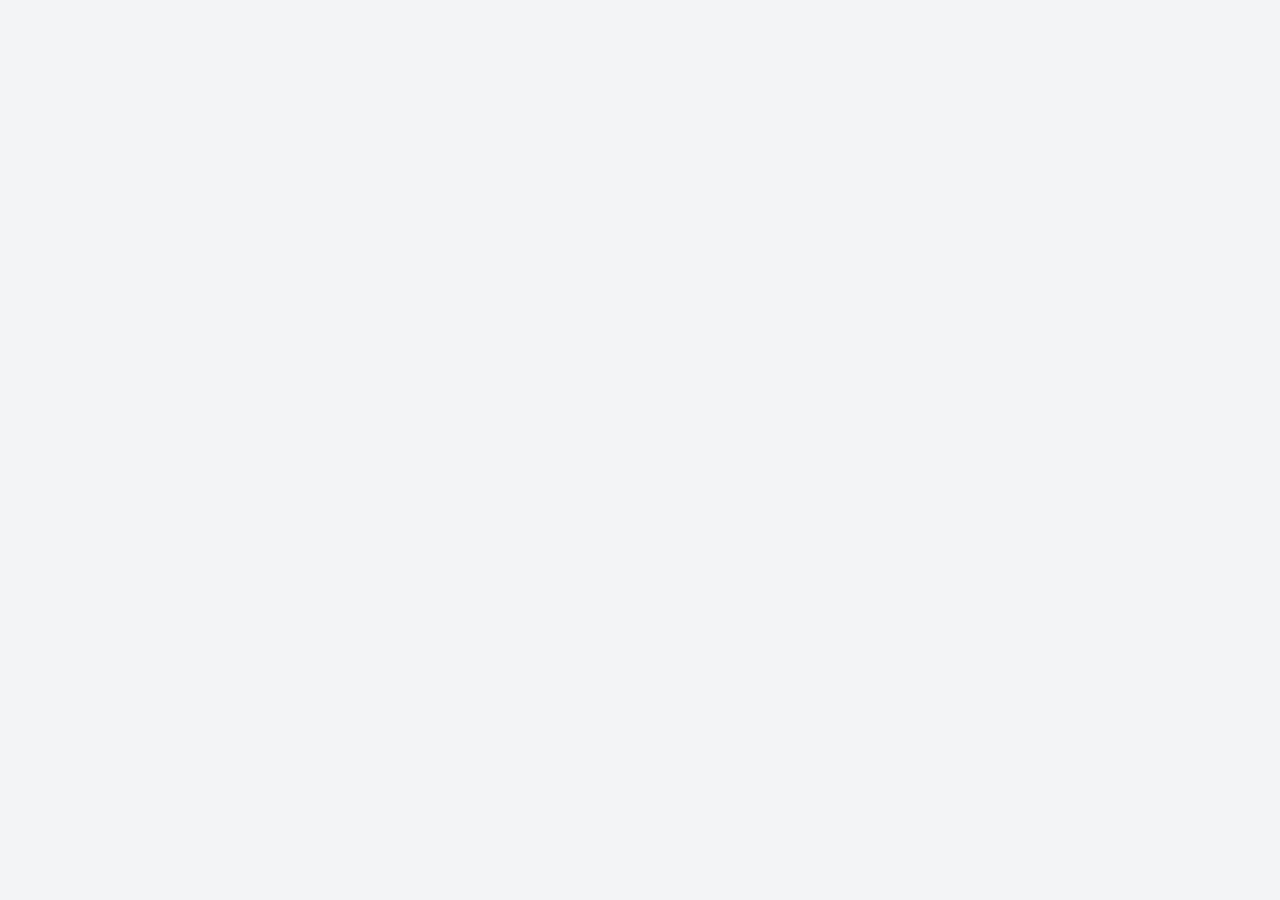
==== chamber/index.html @ a1e6cbd8 "few more updates" ====
<!DOCTYPE html>
<html lang="en">
<head>
    <meta charset="UTF-8">
    <meta name="viewport" content="width=device-width, initial-scale=1.0">

    <title>Hyderabad Chamber of Commerce | Index Home Page</title>

    <meta name="description" content="Browse the Hyderabad Chamber of Commerce directory to connect with local businesses, organizations, and community leaders.">
    <meta name="author" content="John Sathya Arava">

    <meta property="og:title" content="Hyderabad Chamber of Commerce — Index Home Page">
    <meta property="og:description" content="Browse the Hyderabad Chamber of Commerce directory to connect with local businesses, organizations, and community leaders.">
    <meta property="og:image" content="https://john1530.github.io/wdd231/chamber/images/social-share.png">
    <meta property="og:url" content="https://john1530.github.io/wdd231/chamber/index.html">
    <meta property="og:type" content="website"/>

    <link href="images/favicon.svg" rel="icon" type="image/svg+xml">

    <link href="https://fonts.googleapis.com" rel="preconnect">
    <link crossorigin="" href="https://fonts.gstatic.com" rel="preconnect">
    <link href="https://fonts.googleapis.com/css2?family=Fraunces:opsz,wght@9..144,500;9..144,700&amp;family=Inter:wght@400;500;600;700&amp;family=JetBrains+Mono:wght@400;500&amp;display=swap" rel="stylesheet">

    <link href="styles/small.css" rel="stylesheet">
    <link href="styles/larger.css" rel="stylesheet">

    <script defer="" src="scripts/common.js"></script>
    <script defer="" src="scripts/directory.js"></script>
    <script defer="" src="scripts/index.js"></script>
    <script defer="" src="scripts/date.js"></script>
</head>
<body>
    
</body>
</html>
---- chamber/styles/small.css ----
/* =========================================================
   Hyderabad Chamber of Commerce
   Mobile-first stylesheet
   ========================================================= */

:root {
  --primary: #1f2937;
  --secondary: #374151;
  --accent: #1e3a8a;
  --gold: #c89b3c;
  --background: #f3f4f6;
  --surface: #ffffff;
  --text: #111827;
  --text-light: #374151;
  --border: #d1d5db;
  --success: #166534;
  --warning: #b45309;
  --light-blue: #bfdbfe;
  --soft-blue: #dbeafe;
  --footer-text: #e5e7eb;
  --icon-border: #9ca3af;
  --font-heading: "Fraunces", Georgia, serif;
  --font-body: "Inter", Arial, sans-serif;
  --font-mono: "JetBrains Mono", monospace;
  --max-width: 1100px;
  --radius: 12px;
  --shadow: 0 6px 18px rgb(0 0 0 / 8%);
}

*,
*::before,
*::after {
  box-sizing: border-box;
}

html {
  scroll-behavior: smooth;
}

body,
h1,
h2,
h3,
p,
ul {
  margin: 0;
}

ul {
  padding: 0;
  list-style: none;
}

img,
svg {
  display: block;
  max-width: 100%;
}

button,
input,
select,
textarea {
  font: inherit;
}

button {
  border: 0;
  cursor: pointer;
}

a {
  color: inherit;
  text-decoration: none;
}

body {
  background: var(--background);
  color: var(--text);
  font-family: var(--font-body);
  line-height: 1.5;
}

h1,
h2,
h3 {
  color: var(--primary);
  font-family: var(--font-heading);
  line-height: 1.15;
}

a:hover,
a:focus {
  text-decoration: underline;
}

a:focus-visible,
button:focus-visible {
  outline: 3px solid var(--warning);
  outline-offset: 3px;
}

/* Header */

.site-header {
  position: sticky;
  top: 0;
  z-index: 100;
  padding: 0.75rem 1rem;
  background: var(--primary);
  box-shadow: 0 2px 10px rgb(0 0 0 / 14%);
}

.site-header__inner {
  display: flex;
  align-items: center;
  justify-content: space-between;
  gap: 1rem;
  max-width: var(--max-width);
  margin: 0 auto;
}

.brand {
  display: flex;
  align-items: center;
  gap: 0.65rem;
}

.brand:hover {
  text-decoration: none;
}

.brand__mark {
  width:42px;
  height:42px;
}

.brand__text {
  display: flex;
  flex-direction: column;
  line-height: 1.1;
}

.brand__name {
  color: var(--surface);
  font-family: var(--font-heading);
  font-size: 1.05rem;
  white-space: nowrap;
}

.brand__tag {
  color: var(--soft-blue);
  font-size: 0.68rem;
  letter-spacing: 0.08em;
  text-transform: uppercase;
}

/* Mobile navigation */

.nav-toggle {
  display: flex;
  flex-direction: column;
  justify-content: center;
  gap: 5px;
  width: 42px;
  height: 42px;
  padding: 8px;
  border: 1px solid rgb(255 255 255 / 25%);
  border-radius: 8px;
  background: transparent;
}

.nav-toggle span {
  width: 100%;
  height: 2px;
  background: var(--surface);
  transition: transform 0.2s ease, opacity 0.2s ease;
}

.nav-toggle[aria-expanded="true"] span:first-child {
  transform: translateY(7px) rotate(45deg);
}

.nav-toggle[aria-expanded="true"] span:nth-child(2) {
  opacity: 0;
}

.nav-toggle[aria-expanded="true"] span:last-child {
  transform: translateY(-7px) rotate(-45deg);
}

.primary-nav {
  position: absolute;
  top: 100%;
  right: 0;
  left: 0;
  max-height: 0;
  overflow: hidden;
  background: var(--secondary);
  transition: max-height 0.25s ease;
}

.primary-nav.is-open {
  max-height: 320px;
}

.primary-nav ul {
  display: flex;
  flex-direction: column;
  padding: 0.5rem 1rem 1rem;
}

.primary-nav a {
  display: block;
  padding: 0.8rem 0.25rem;
  border-bottom: 1px solid rgb(255 255 255 / 14%);
  color: var(--surface);
}

.primary-nav a:hover,
.primary-nav a:focus,
.primary-nav a[aria-current="page"] {
  color: var(--light-blue);
  text-decoration: none;
}

/* Banner */

.page-banner {
  padding: 2.5rem 1rem;
  background: var(--secondary);
  color: var(--surface);
}

.page-banner__inner {
  max-width: var(--max-width);
  margin: 0 auto;
  text-align: center;
}

.page-banner p {
  max-width: 55ch;
  margin: 0 auto;
  color: var(--footer-text);
}

/* Hero */

.hero {
  padding: 2.5rem 1rem;
  border-bottom: 1px solid var(--border);
  background: var(--surface);
  text-align: center;
}

.hero__inner {
  max-width: 800px;
  margin: 0 auto;
}

.hero h2 {
  margin-bottom: 0.75rem;
  font-size: 1.8rem;
}

.hero p {
  max-width: 60ch;
  margin: 0 auto;
  color: var(--text-light);
  line-height: 1.7;
}

/* Main */

main {
  max-width: var(--max-width);
  margin: 0 auto;
  padding: 1.5rem 1rem 3rem;
}

main > h1 {
  margin-bottom: 1.25rem;
  text-align: center;
  font-size: 2rem;
}

.directory-controls {
  display: flex;
  flex-wrap: wrap;
  align-items: center;
  justify-content: space-between;
  gap: 0.75rem;
  margin-bottom: 1.25rem;
}

.directory-controls__count {
  color: var(--text-light);
  font-family: var(--font-mono);
  font-size: 0.84rem;
}

/* View buttons */

.view-toggle {
  display: inline-flex;
  overflow: hidden;
  border: 1px solid var(--border);
  border-radius: 8px;
  background: var(--surface);
}

.view-toggle button {
  min-width: 74px;
  padding: 0.55rem 0.9rem;
  background: transparent;
  color: var(--text-light);
  font-size: 0.85rem;
  font-weight: 600;
}

.view-toggle button + button {
  border-left: 1px solid var(--border);
}

.view-toggle button[aria-pressed="true"] {
  background: var(--accent);
  color: var(--surface);
}

/* Member directory */

#member-list {
  display: grid;
  grid-template-columns: 1fr;
  gap: 1rem;
  min-height: 900px;
}

.member-card {
  display: flex;
  flex-direction: column;
  overflow: hidden;
  border: 1px solid var(--border);
  border-radius: var(--radius);
  background: var(--surface);
  box-shadow: var(--shadow);
  transition: transform 0.25s ease, box-shadow 0.25s ease;
}

.member-card:hover {
  transform: translateY(-4px);
  box-shadow: 0 10px 24px rgb(0 0 0 / 12%);
}

.member-card__image-wrap {
  width: 140px;
  height: 140px;
  margin: 1rem auto 0;
  overflow: hidden;
  border: 2px solid var(--accent);
  border-radius: var(--radius);
  background: var(--background);
}

.member-card__image-wrap img {
  width: 100%;
  height: 100%;
  object-fit: cover;
}

.member-card__body {
  display: flex;
  flex-direction: column;
  gap: 0.4rem;
  padding: 1rem 1.1rem 1.25rem;
  text-align: center;
}

.member-card__name {
  color: var(--primary);
  font-family: var(--font-heading);
  font-size: 1.2rem;
}

.member-card__tagline,
.member-card__meta {
  color: var(--text-light);
}

.member-card__tagline {
  font-size: 0.9rem;
}

.member-card__meta {
  font-family: var(--font-mono);
  font-size: 0.78rem;
  line-height: 1.6;
}

.member-card__link {
  margin-top: 0.45rem;
  color: var(--accent);
  font-weight: 700;
}

/* Badges */

.badge {
  display: inline-block;
  align-self: center;
  padding: 0.25rem 0.65rem;
  border-radius: 999px;
  color: var(--surface);
  font-size: 0.68rem;
  font-weight: 700;
  letter-spacing: 0.06em;
  text-transform: uppercase;
}

.badge--1 {
  background: var(--success);
}

.badge--2 {
  background: var(--secondary);
}

.badge--3 {
  background: var(--accent);
}

/* List view */

#member-list.view-list .member-card {
  flex-direction: row;
  align-items: center;
}

#member-list.view-list .member-card__image-wrap {
  display: none;
}

#member-list.view-list .member-card__body {
  align-items: flex-start;
  width: 100%;
  padding: 1rem 1.1rem;
  text-align: left;
}

#member-list.view-list .badge {
  align-self: flex-start;
}

.loading {
  padding: 2rem;
  color: var(--text-light);
  font-style: italic;
  text-align: center;
}

/* Footer */

.site-footer {
  padding: 2rem 1rem 1.5rem;
  background: var(--primary);
  color: var(--surface);
}

.site-footer__inner {
  display: grid;
  gap: 1.5rem;
  max-width: var(--max-width);
  margin: 0 auto;
}

.site-footer h2 {
  margin-bottom: 0.65rem;
  color: var(--surface);
  font-size: 1rem;
  letter-spacing: 0.06em;
  text-transform: uppercase;
}

.site-footer address,
.site-footer__meta {
  color: var(--footer-text);
}

.site-footer address {
  font-size: 0.9rem;
  font-style: normal;
  line-height: 1.7;
}

.site-footer a {
  color: var(--surface);
}

.site-footer a:hover,
.site-footer a:focus {
  color: var(--light-blue);
}

/* Social icons */

.social-links {
  display: flex;
  gap: 0.65rem;
}

.social-links a {
  display: inline-flex;
  align-items: center;
  justify-content: center;
  width: 42px;
  height: 42px;
  border: 1px solid var(--icon-border);
  border-radius: 50%;
  transition: background 0.2s ease, transform 0.2s ease;
}

.social-links a:hover {
  background: var(--accent);
  transform: translateY(-2px);
  text-decoration: none;
}

.social-links img {
  width: 22px;
  height: 22px;
}

.site-footer__meta {
  padding-top: 1rem;
  border-top: 1px solid rgb(255 255 255 / 18%);
  font-family: var(--font-mono);
  font-size: 0.75rem;
  line-height: 1.7;
}

@media (prefers-reduced-motion: reduce) {
  html {
    scroll-behavior: auto;
  }

  *,
  *::before,
  *::after {
    transition: none;
    animation: none;
  }
}
---- chamber/styles/larger.css ----
/* =========================================================
   Hyderabad Chamber of Commerce
   Larger viewport stylesheet
   ========================================================= */

@media (min-width: 640px) {
  .nav-toggle {
    display: none;
  }

  .primary-nav {
    position: static;
    inset: auto;
    max-height: none;
    overflow: visible;
    background: transparent;
  }

  .primary-nav ul {
    flex-direction: row;
    gap: 1.75rem;
    padding: 0;
  }

  .primary-nav a {
    padding: 0.4rem 0.1rem;
    border-bottom: 2px solid transparent;
  }

  .primary-nav a[aria-current="page"] {
    border-bottom-color: var(--gold);
  }

  main > h1 {
    font-size: 2.4rem;
  }

  #member-list {
    grid-template-columns: repeat(2, minmax(0, 1fr));
    min-height: 650px;
  }

  #member-list.view-list {
    grid-template-columns: 1fr;
  }

  .site-footer__inner {
    grid-template-columns: 1.2fr 1fr 1fr;
    align-items: start;
  }
}

@media (min-width: 900px) {
  .page-banner {
    padding: 3.5rem 1rem 4rem;
  }

  #member-list {
    grid-template-columns: repeat(3, minmax(0, 1fr));
    min-height: 500px;
  }
}
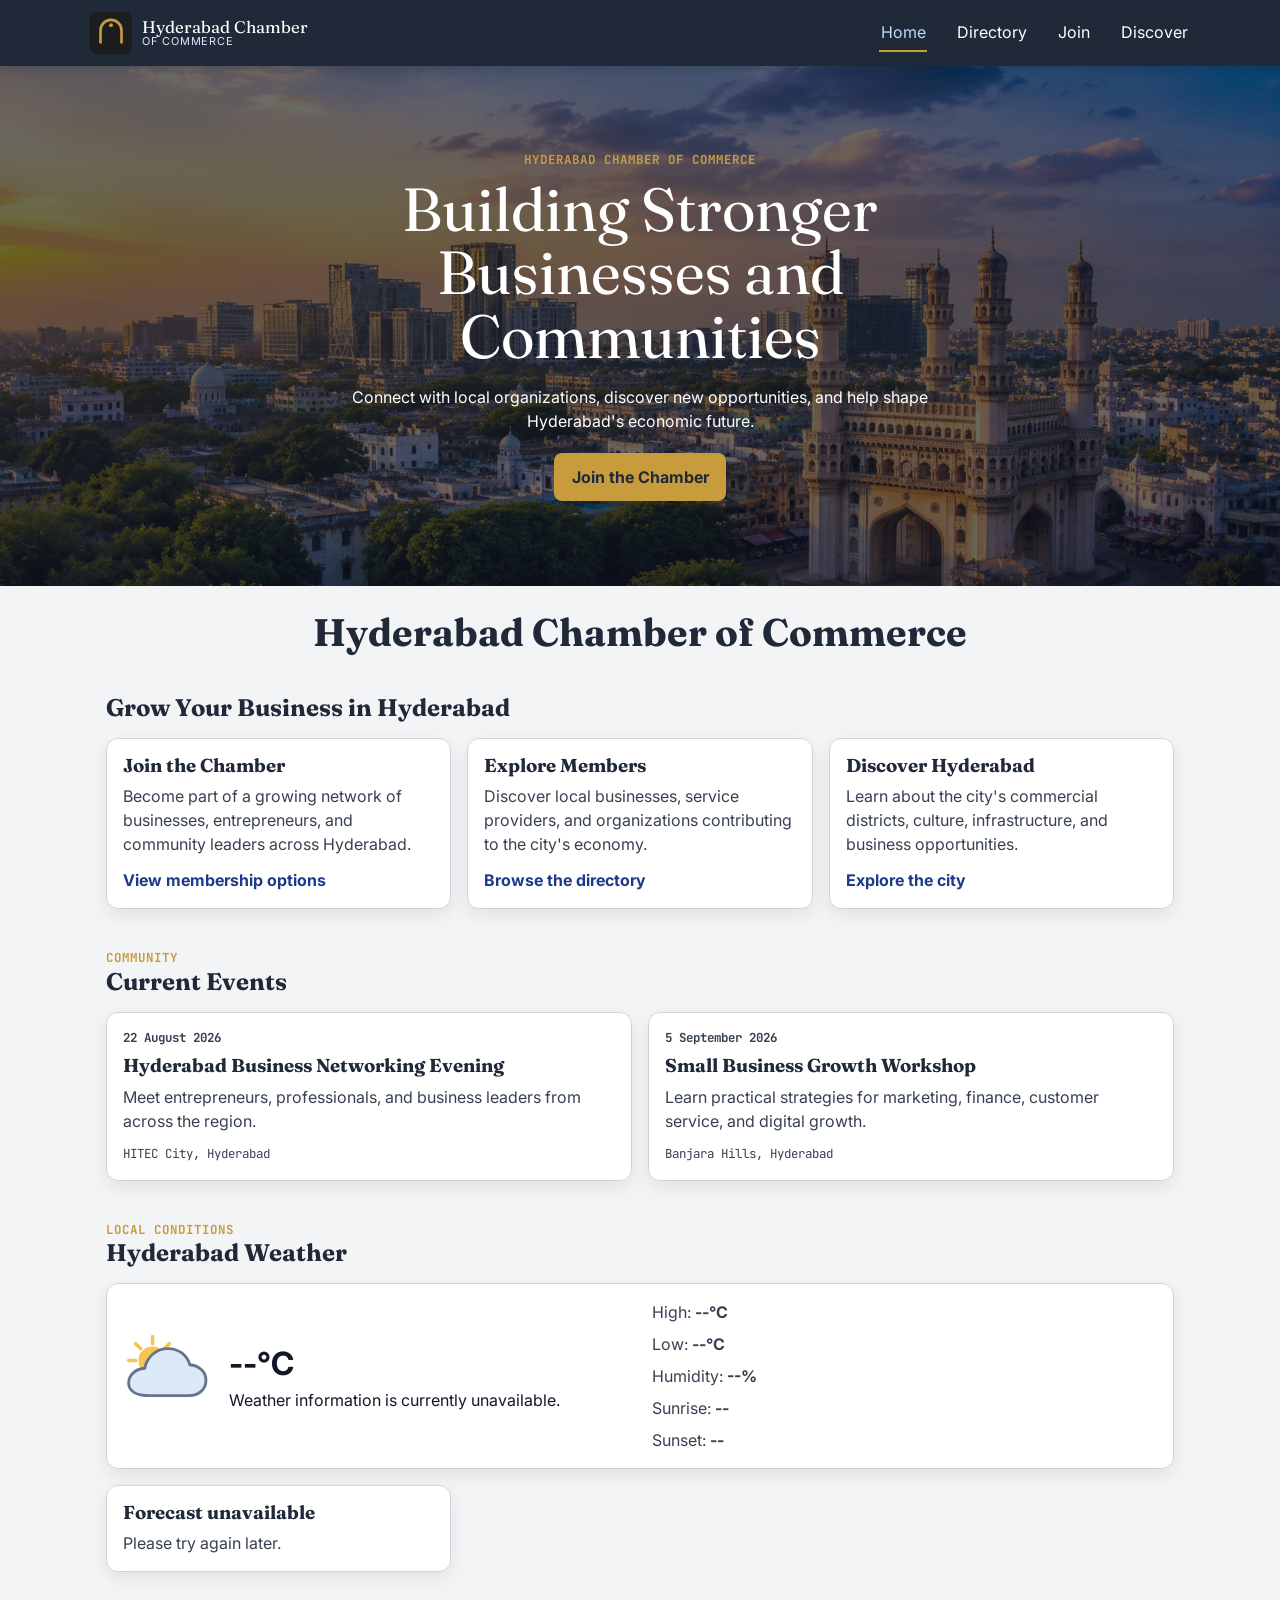
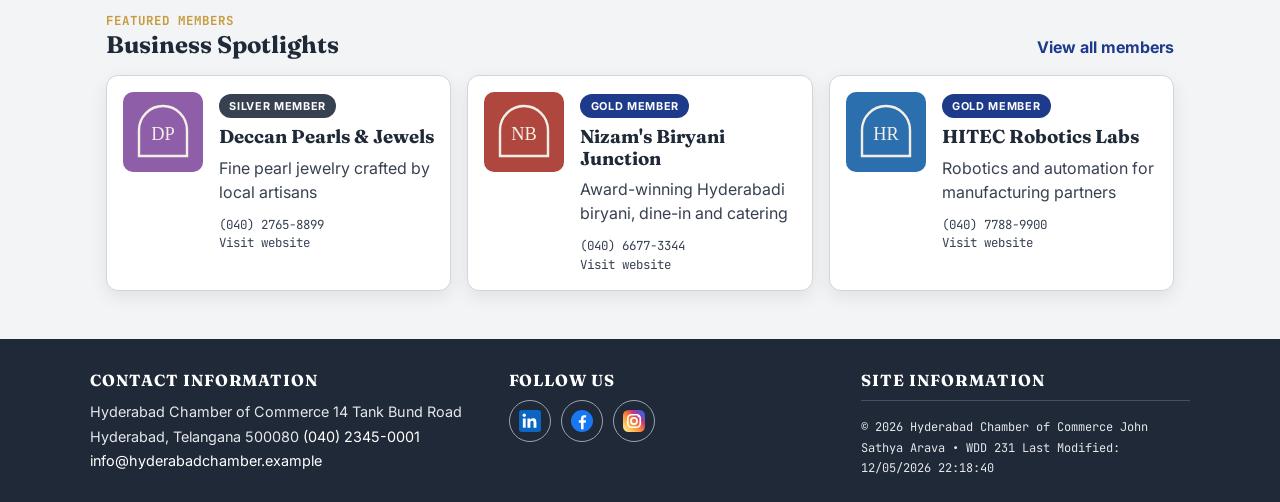
==== commit 6e409dc6: "done" ====
--- a/chamber/index.html
+++ b/chamber/index.html
@@ -13,7 +13,7 @@
     <meta property="og:description" content="Browse the Hyderabad Chamber of Commerce directory to connect with local businesses, organizations, and community leaders.">
     <meta property="og:image" content="https://john1530.github.io/wdd231/chamber/images/social-share.png">
     <meta property="og:url" content="https://john1530.github.io/wdd231/chamber/index.html">
-    <meta property="og:type" content="website"/>
+    <meta property="og:type" content="website">
 
     <link href="images/favicon.svg" rel="icon" type="image/svg+xml">
 
@@ -25,11 +25,337 @@
     <link href="styles/larger.css" rel="stylesheet">
 
     <script defer="" src="scripts/common.js"></script>
-    <script defer="" src="scripts/directory.js"></script>
     <script defer="" src="scripts/index.js"></script>
-    <script defer="" src="scripts/date.js"></script>
 </head>
 <body>
-    
+    <!-- Header -->
+    <header class="site-header">
+        <div class="site-header__inner">
+            <a class="brand" href="index.html" aria-label="Hyderabad Chamber of Commerce home">
+                <span class="brand__mark" aria-hidden="true">
+                    <svg viewBox="0 0 64 64" width="42" height="42" xmlns="http://www.w3.org/2000/svg">
+                        <rect width="64" height="64" rx="10" fill="#1B1D1F"></rect>
+                        <path d="M16 48V28A16 16 0 0 1 48 28V48" fill="none" stroke="#C89B3C" stroke-width="4"></path>
+                        <circle cx="32" cy="20" r="3" fill="#C89B3C"></circle>
+                    </svg>
+                </span>
+
+                <span class="brand__text">
+                    <span class="brand__name">Hyderabad Chamber</span>
+                    <span class="brand__tag">of Commerce</span>
+                </span>
+            </a>
+
+            <button
+                class="nav-toggle"
+                id="nav-toggle"
+                type="button"
+                aria-label="Toggle navigation menu"
+                aria-controls="primary-nav"
+                aria-expanded="false">
+
+                <span></span>
+                <span></span>
+                <span></span>
+            </button>
+
+            <nav
+                class="primary-nav"
+                id="primary-nav"
+                aria-label="Primary navigation">
+                <ul>
+                    <li>
+                        <a href="index.html" aria-current="page">Home</a>
+                    </li>
+
+                    <li>
+                        <a href="directory.html">Directory</a>
+                    </li>
+
+                    <li>
+                        <a href="join.html">Join</a>
+                    </li>
+
+                    <li>
+                        <a href="discover.html">Discover</a>
+                    </li>
+                </ul>
+            </nav>
+        </div>
+    </header>
+
+    <!-- Hero -->
+    <div class="home-hero">
+        <img src="images/hyderabad-hero.png" alt="Hyderabad city skyline and business district" width="1600" height="700">
+
+        <div class="home-hero__overlay">
+            <div class="home-hero__content">
+                <p class="home-hero__eyebrow">
+                    Hyderabad Chamber of Commerce
+                </p>
+
+                <p class="home-hero__heading">
+                    Building Stronger Businesses and Communities
+                </p>
+
+                <p>
+                    Connect with local organizations, discover new opportunities,
+                    and help shape Hyderabad's economic future.
+                </p>
+
+                <a class="button button--primary" href="join.html">
+                Join the Chamber
+                </a>
+            </div>
+        </div>
+    </div>
+
+    <!-- Main -->
+    <main>
+        <h1>Hyderabad Chamber of Commerce</h1>
+
+        <!-- Calls to Action -->
+        <section class="home-actions" aria-labelledby="actions-heading">
+            <h2 id="actions-heading">Grow Your Business in Hyderabad</h2>
+
+            <div class="home-actions__grid">
+                <article class="home-action-card">
+                    <h3>Join the Chamber</h3>
+
+                    <p>
+                        Become part of a growing network of businesses, entrepreneurs,
+                        and community leaders across Hyderabad.
+                    </p>
+
+                    <a class="text-link" href="join.html">
+                        View membership options
+                    </a>
+                </article>
+
+                <article class="home-action-card">
+                    <h3>Explore Members</h3>
+
+                    <p>
+                        Discover local businesses, service providers, and organizations
+                        contributing to the city's economy.
+                    </p>
+
+                    <a class="text-link" href="directory.html">
+                        Browse the directory
+                    </a>
+                </article>
+
+                <article class="home-action-card">
+                    <h3>Discover Hyderabad</h3>
+
+                    <p>
+                        Learn about the city's commercial districts, culture,
+                        infrastructure, and business opportunities.
+                    </p>
+
+                    <a class="text-link" href="discover.html">
+                        Explore the city
+                    </a>
+                </article>
+            </div>
+        </section>
+
+        <!-- Current Events -->
+        <section class="home-section" aria-labelledby="events-heading">
+            <div class="section-heading">
+                <div>
+                    <p class="section-heading__label">Community</p>
+                    <h2 id="events-heading">Current Events</h2>
+                </div>
+            </div>
+
+            <div class="events-grid">
+                <article class="event-card">
+                    <p class="event-card__date">
+                        22 August 2026
+                    </p>
+
+                    <h3>Hyderabad Business Networking Evening</h3>
+
+                    <p>
+                        Meet entrepreneurs, professionals, and business leaders
+                        from across the region.
+                    </p>
+
+                    <p class="event-card__location">
+                        HITEC City, Hyderabad
+                    </p>
+                </article>
+
+                <article class="event-card">
+                    <p class="event-card__date">
+                        5 September 2026
+                    </p>
+
+                    <h3>Small Business Growth Workshop</h3>
+
+                    <p>
+                        Learn practical strategies for marketing, finance,
+                        customer service, and digital growth.
+                    </p>
+
+                    <p class="event-card__location">
+                        Banjara Hills, Hyderabad
+                    </p>
+                </article>
+            </div>
+        </section>
+
+        <!-- Weather -->
+        <section class="home-section" aria-labelledby="weather-heading">
+            <div class="section-heading">
+                <div>
+                    <p class="section-heading__label">Local Conditions</p>
+                    <h2 id="weather-heading">Hyderabad Weather</h2>
+                </div>
+            </div>
+
+            <div class="weather-card">
+                <div class="weather-card__current">
+                    <img id="weather-icon" src="images/weather-placeholder.svg" alt="Weather icon" width="90" height="90">
+
+                    <div>
+                        <p class="weather-card__temperature">
+                            <span id="current-temp">--</span>°C
+                        </p>
+
+                        <p id="weather-description">
+                            Loading current conditions...
+                        </p>
+                    </div>
+                </div>
+
+                <div class="weather-card__details">
+                    <p>
+                        High:
+                        <strong><span id="weather-high">--</span>°C</strong>
+                    </p>
+
+                    <p>
+                        Low:
+                        <strong><span id="weather-low">--</span>°C</strong>
+                    </p>
+
+                    <p>
+                        Humidity:
+                        <strong><span id="weather-humidity">--</span>%</strong>
+                    </p>
+
+                    <p>
+                        Sunrise:
+                        <strong id="sunrise-time">--</strong>
+                    </p>
+
+                    <p>
+                        Sunset:
+                        <strong id="sunset-time">--</strong>
+                    </p>
+                </div>
+            </div>
+
+            <div class="forecast-grid" id="forecast">
+                <article class="forecast-card">
+                    <h3>Tomorrow</h3>
+                    <p>Loading...</p>
+                </article>
+
+                <article class="forecast-card">
+                    <h3>Day Two</h3>
+                    <p>Loading...</p>
+                </article>
+
+                <article class="forecast-card">
+                    <h3>Day Three</h3>
+                    <p>Loading...</p>
+                </article>
+            </div>
+        </section>
+
+        <!-- Member Spotlights -->
+        <section class="home-section" aria-labelledby="spotlights-heading">
+            <div class="section-heading">
+                <div>
+                    <p class="section-heading__label">Featured Members</p>
+                    <h2 id="spotlights-heading">Business Spotlights</h2>
+                </div>
+
+                <a class="text-link" href="directory.html">
+                    View all members
+                </a>
+            </div>
+
+            <div class="spotlight-grid" id="spotlight-list" aria-live="polite">
+                <article class="spotlight-card">
+                    <p>Loading featured businesses...</p>
+                </article>
+            </div>
+        </section>
+    </main>
+
+    <footer class="site-footer">
+    <div class="site-footer__inner">
+      <section>
+        <h2>Contact Information</h2>
+        <address>
+
+          Hyderabad Chamber of Commerce
+
+          14 Tank Bund Road
+
+          Hyderabad, Telangana 500080
+          <a href="tel:+914023450001" aria-label="Call Hyderabad Chamber of Commerce">
+            (040) 2345-0001
+          </a>
+          <a href="mailto:info@hyderabadchamber.example" aria-label="Email Hyderabad Chamber of Commerce">
+            info@hyderabadchamber.example
+          </a>
+        </address>
+      </section>
+      <section class="site-footer__social">
+        <h2>Follow Us</h2>
+
+        <ul class="social-links">
+          <li>
+            <a href="https://www.linkedin.com/in/john-sathya-arava-4390892a7/" target="_blank" rel="noopener noreferrer" aria-label="Visit LinkedIn profile">
+              <img src="images/linkedin.svg" alt="LinkedIn" width="40" height="40">
+            </a>
+          </li>
+
+          <li>
+            <a href="https://www.facebook.com/john.s.arava" target="_blank" rel="noopener noreferrer" aria-label="Visit Facebook profile">
+              <img src="images/facebook.svg" alt="Facebook" width="40" height="40">
+            </a>
+          </li>
+
+          <li>
+            <a href="https://www.instagram.com/silentmomentum1530/" target="_blank" rel="noopener noreferrer" aria-label="Visit Instagram profile">
+              <img src="images/instagram.svg" alt="Instagram" width="40" height="40">
+            </a>
+          </li>
+        </ul>
+      </section>
+      <section>
+        <h2>Site Information</h2>
+        <p class="site-footer__meta">
+
+          ©
+          <span id="current-year"></span>
+
+          Hyderabad Chamber of Commerce
+
+          John Sathya Arava • WDD 231
+
+          Last Modified:
+
+          <span id="last-modified"></span>
+        </p>
+      </section>
+    </div>
+  </footer>
 </body>
 </html>
--- a/chamber/styles/small.css
+++ b/chamber/styles/small.css
@@ -131,8 +131,8 @@
 }
 
 .brand__mark {
-  width:42px;
-  height:42px;
+  width: 42px;
+  height: 42px;
 }
 
 .brand__text {
@@ -191,9 +191,7 @@
 
 .primary-nav {
   position: absolute;
-  top: 100%;
-  right: 0;
-  left: 0;
+  inset: 100% 0 auto;
   max-height: 0;
   overflow: hidden;
   background: var(--secondary);
@@ -224,12 +222,11 @@
   text-decoration: none;
 }
 
-/* Banner */
+/* Shared banner and content */
 
 .page-banner {
   padding: 2.5rem 1rem;
   background: var(--secondary);
-  color: var(--surface);
 }
 
 .page-banner__inner {
@@ -243,8 +240,6 @@
   margin: 0 auto;
   color: var(--footer-text);
 }
-
-/* Hero */
 
 .hero {
   padding: 2.5rem 1rem;
@@ -270,8 +265,6 @@
   line-height: 1.7;
 }
 
-/* Main */
-
 main {
   max-width: var(--max-width);
   margin: 0 auto;
@@ -283,6 +276,8 @@
   text-align: center;
   font-size: 2rem;
 }
+
+/* Directory controls */
 
 .directory-controls {
   display: flex;
@@ -298,8 +293,6 @@
   font-family: var(--font-mono);
   font-size: 0.84rem;
 }
-
-/* View buttons */
 
 .view-toggle {
   display: inline-flex;
@@ -456,6 +449,216 @@
   color: var(--text-light);
   font-style: italic;
   text-align: center;
+}
+
+/* Home page hero */
+
+.home-hero {
+  position: relative;
+  min-height: 420px;
+  overflow: hidden;
+  background: var(--secondary);
+}
+
+.home-hero > img {
+  width: 100%;
+  height: 420px;
+  object-fit: cover;
+}
+
+.home-hero__overlay {
+  position: absolute;
+  inset: 0;
+  display: grid;
+  place-items: center;
+  padding: 1.5rem;
+  background: rgb(17 24 39 / 62%);
+}
+
+.home-hero__content {
+  max-width: 760px;
+  color: var(--surface);
+  text-align: center;
+}
+
+.home-hero__eyebrow,
+.section-heading__label {
+  color: var(--gold);
+  font-family: var(--font-mono);
+  font-size: 0.78rem;
+  font-weight: 700;
+  letter-spacing: 0.08em;
+  text-transform: uppercase;
+}
+
+.home-hero__heading {
+  margin: 0.5rem 0 1rem;
+  color: var(--surface);
+  font-family: var(--font-heading);
+  font-size: clamp(2rem, 8vw, 3.8rem);
+  line-height: 1.05;
+}
+
+.home-hero__content > p:last-of-type {
+  max-width: 58ch;
+  margin: 0 auto 1.25rem;
+}
+
+.button,
+.text-link {
+  display: inline-block;
+  color: var(--accent);
+  font-weight: 700;
+}
+
+.button {
+  padding: 0.75rem 1.1rem;
+  border-radius: 8px;
+}
+
+.button--primary {
+  background: var(--gold);
+  color: var(--primary);
+}
+
+.button:hover,
+.button:focus,
+.text-link:hover,
+.text-link:focus {
+  text-decoration: none;
+}
+
+/* Home page cards and sections */
+
+.home-actions,
+.home-section {
+  margin-top: 2.5rem;
+}
+
+.home-actions > h2,
+.section-heading {
+  margin-bottom: 1rem;
+}
+
+.home-actions__grid,
+.events-grid,
+.forecast-grid,
+.spotlight-grid {
+  display: grid;
+  gap: 1rem;
+}
+
+.home-action-card,
+.event-card,
+.forecast-card,
+.spotlight-card,
+.weather-card {
+  border: 1px solid var(--border);
+  border-radius: var(--radius);
+  background: var(--surface);
+  box-shadow: var(--shadow);
+}
+
+.home-action-card,
+.event-card,
+.forecast-card,
+.spotlight-card {
+  padding: 1rem;
+}
+
+.home-action-card h3,
+.event-card h3,
+.forecast-card h3,
+.spotlight-card h3 {
+  margin-bottom: 0.5rem;
+}
+
+.home-action-card p,
+.event-card p,
+.forecast-card p,
+.spotlight-card p {
+  color: var(--text-light);
+}
+
+.home-action-card .text-link {
+  margin-top: 0.75rem;
+}
+
+.event-card__date,
+.event-card__location {
+  font-family: var(--font-mono);
+  font-size: 0.78rem;
+}
+
+.event-card__date {
+  margin-bottom: 0.5rem;
+  color: var(--accent);
+  font-weight: 700;
+}
+
+.event-card__location {
+  margin-top: 0.75rem;
+}
+
+.section-heading {
+  display: flex;
+  align-items: end;
+  justify-content: space-between;
+  gap: 1rem;
+}
+
+.weather-card {
+  padding: 1rem;
+}
+
+.weather-card__current {
+  display: flex;
+  align-items: center;
+  gap: 1rem;
+}
+
+.weather-card__current img {
+  flex: 0 0 90px;
+}
+
+.weather-card__temperature {
+  font-size: 2rem;
+  font-weight: 700;
+}
+
+.weather-card__details {
+  display: grid;
+  gap: 0.5rem;
+  margin-top: 1rem;
+  color: var(--text-light);
+}
+
+.forecast-grid {
+  margin-top: 1rem;
+}
+
+.spotlight-card {
+  display: flex;
+  align-items: flex-start;
+  gap: 1rem;
+}
+
+.spotlight-card > img {
+  width: 80px;
+  height: 80px;
+  border-radius: 10px;
+  object-fit: cover;
+}
+
+.spotlight-card .badge {
+  align-self: flex-start;
+  margin-bottom: 0.5rem;
+}
+
+.spotlight-card__meta {
+  margin-top: 0.75rem;
+  font-family: var(--font-mono);
+  font-size: 0.78rem;
 }
 
 /* Footer */
@@ -550,4 +753,3 @@
     animation: none;
   }
 }
-
--- a/chamber/styles/larger.css
+++ b/chamber/styles/larger.css
@@ -44,6 +44,27 @@
     grid-template-columns: 1fr;
   }
 
+  .home-actions__grid,
+  .events-grid,
+  .forecast-grid {
+    grid-template-columns: repeat(2, minmax(0, 1fr));
+  }
+
+  .weather-card {
+    display: grid;
+    grid-template-columns: 1fr 1fr;
+    align-items: center;
+    gap: 1.5rem;
+  }
+
+  .weather-card__details {
+    margin-top: 0;
+  }
+
+  .spotlight-grid {
+    grid-template-columns: repeat(2, minmax(0, 1fr));
+  }
+
   .site-footer__inner {
     grid-template-columns: 1.2fr 1fr 1fr;
     align-items: start;
@@ -59,4 +80,18 @@
     grid-template-columns: repeat(3, minmax(0, 1fr));
     min-height: 500px;
   }
+
+  .home-hero,
+  .home-hero > img {
+    height: 520px;
+  }
+
+  .home-actions__grid {
+    grid-template-columns: repeat(3, minmax(0, 1fr));
+  }
+
+  .forecast-grid,
+  .spotlight-grid {
+    grid-template-columns: repeat(3, minmax(0, 1fr));
+  }
 }
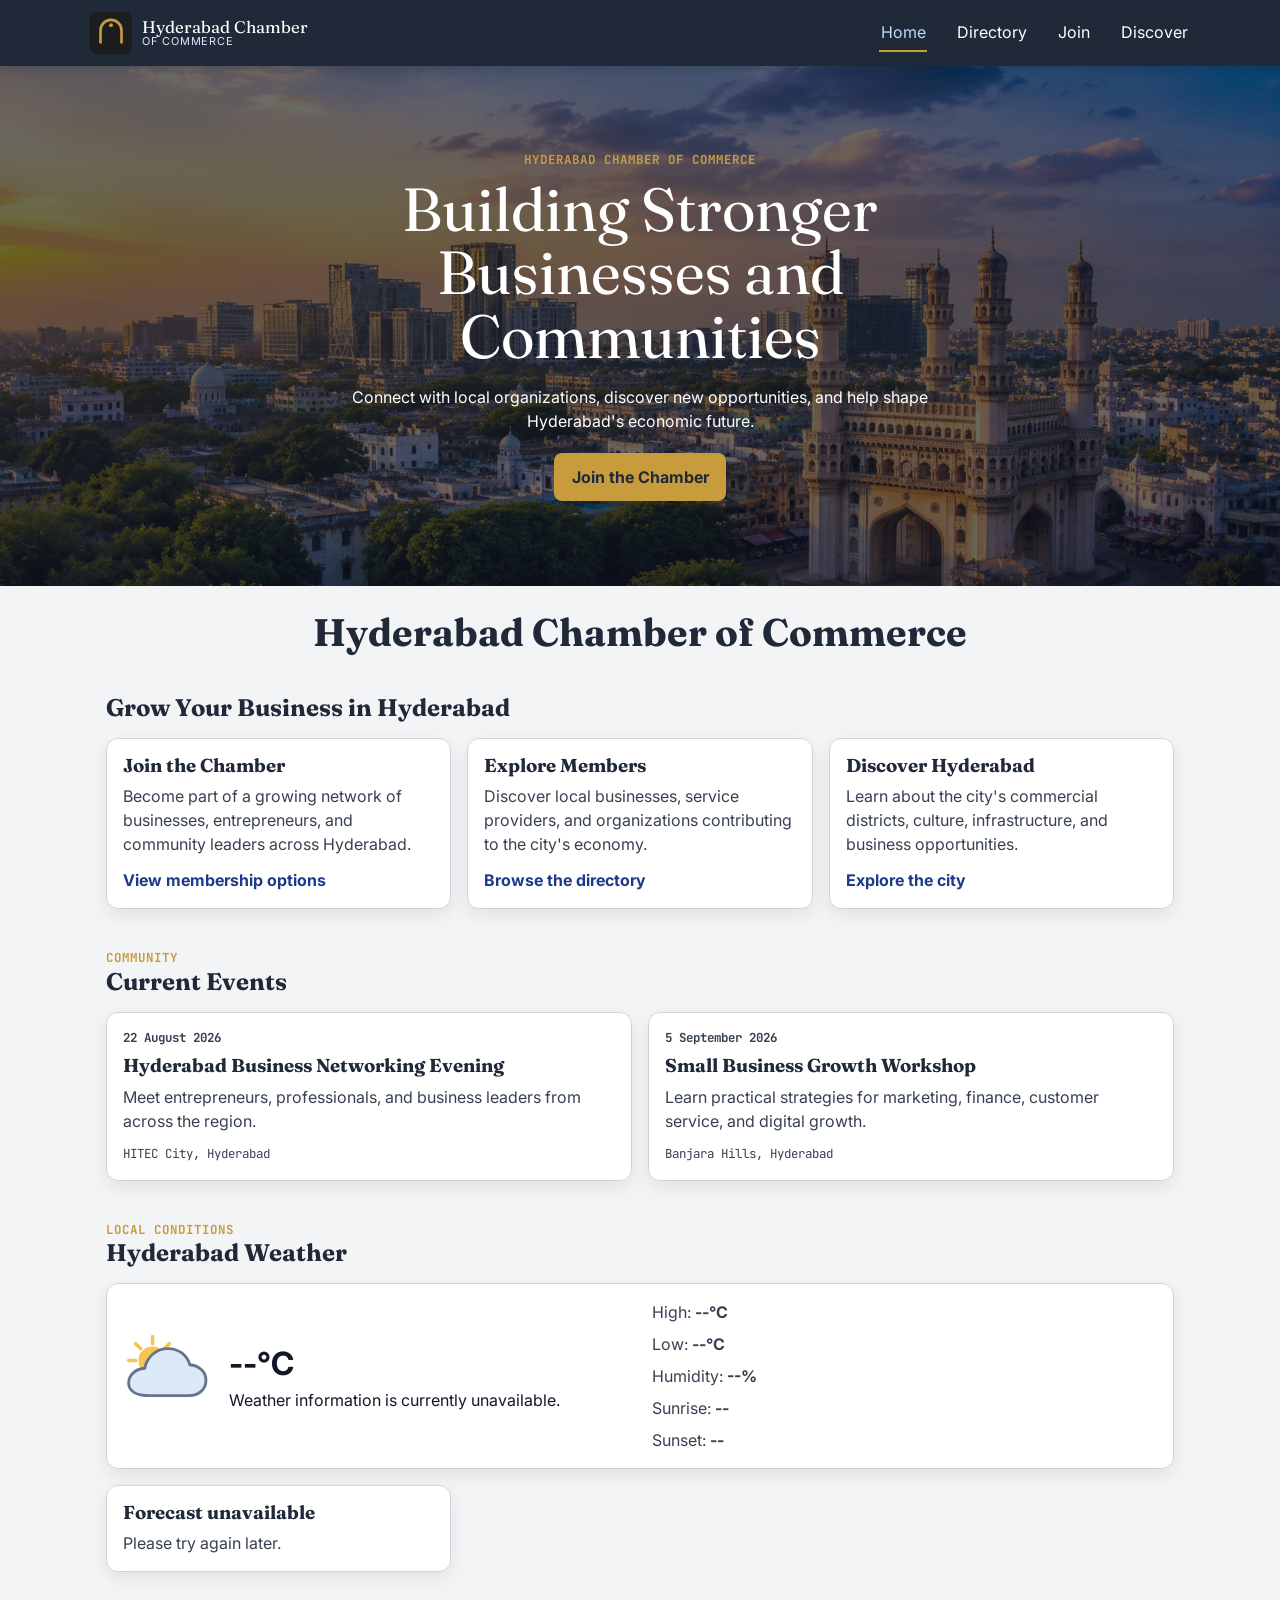
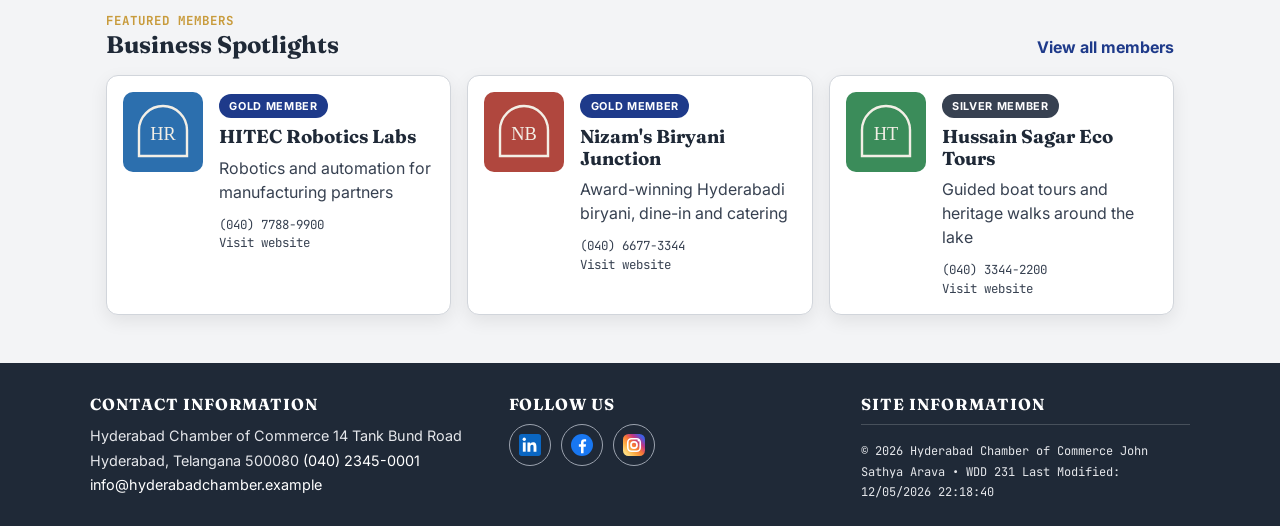
==== commit 098ee967: "updated my index" ====
--- a/chamber/index.html
+++ b/chamber/index.html
@@ -6,11 +6,11 @@
 
     <title>Hyderabad Chamber of Commerce | Index Home Page</title>
 
-    <meta name="description" content="Browse the Hyderabad Chamber of Commerce directory to connect with local businesses, organizations, and community leaders.">
+    <meta name="description" content="Connect with Hyderabad businesses, discover opportunities, grow your network, and support economic growth through the Chamber of Commerce.">
     <meta name="author" content="John Sathya Arava">
 
     <meta property="og:title" content="Hyderabad Chamber of Commerce — Index Home Page">
-    <meta property="og:description" content="Browse the Hyderabad Chamber of Commerce directory to connect with local businesses, organizations, and community leaders.">
+    <meta property="og:description" content="Connect with Hyderabad businesses, discover opportunities, grow your network, and support economic growth through the Chamber of Commerce.">
     <meta property="og:image" content="https://john1530.github.io/wdd231/chamber/images/social-share.png">
     <meta property="og:url" content="https://john1530.github.io/wdd231/chamber/index.html">
     <meta property="og:type" content="website">
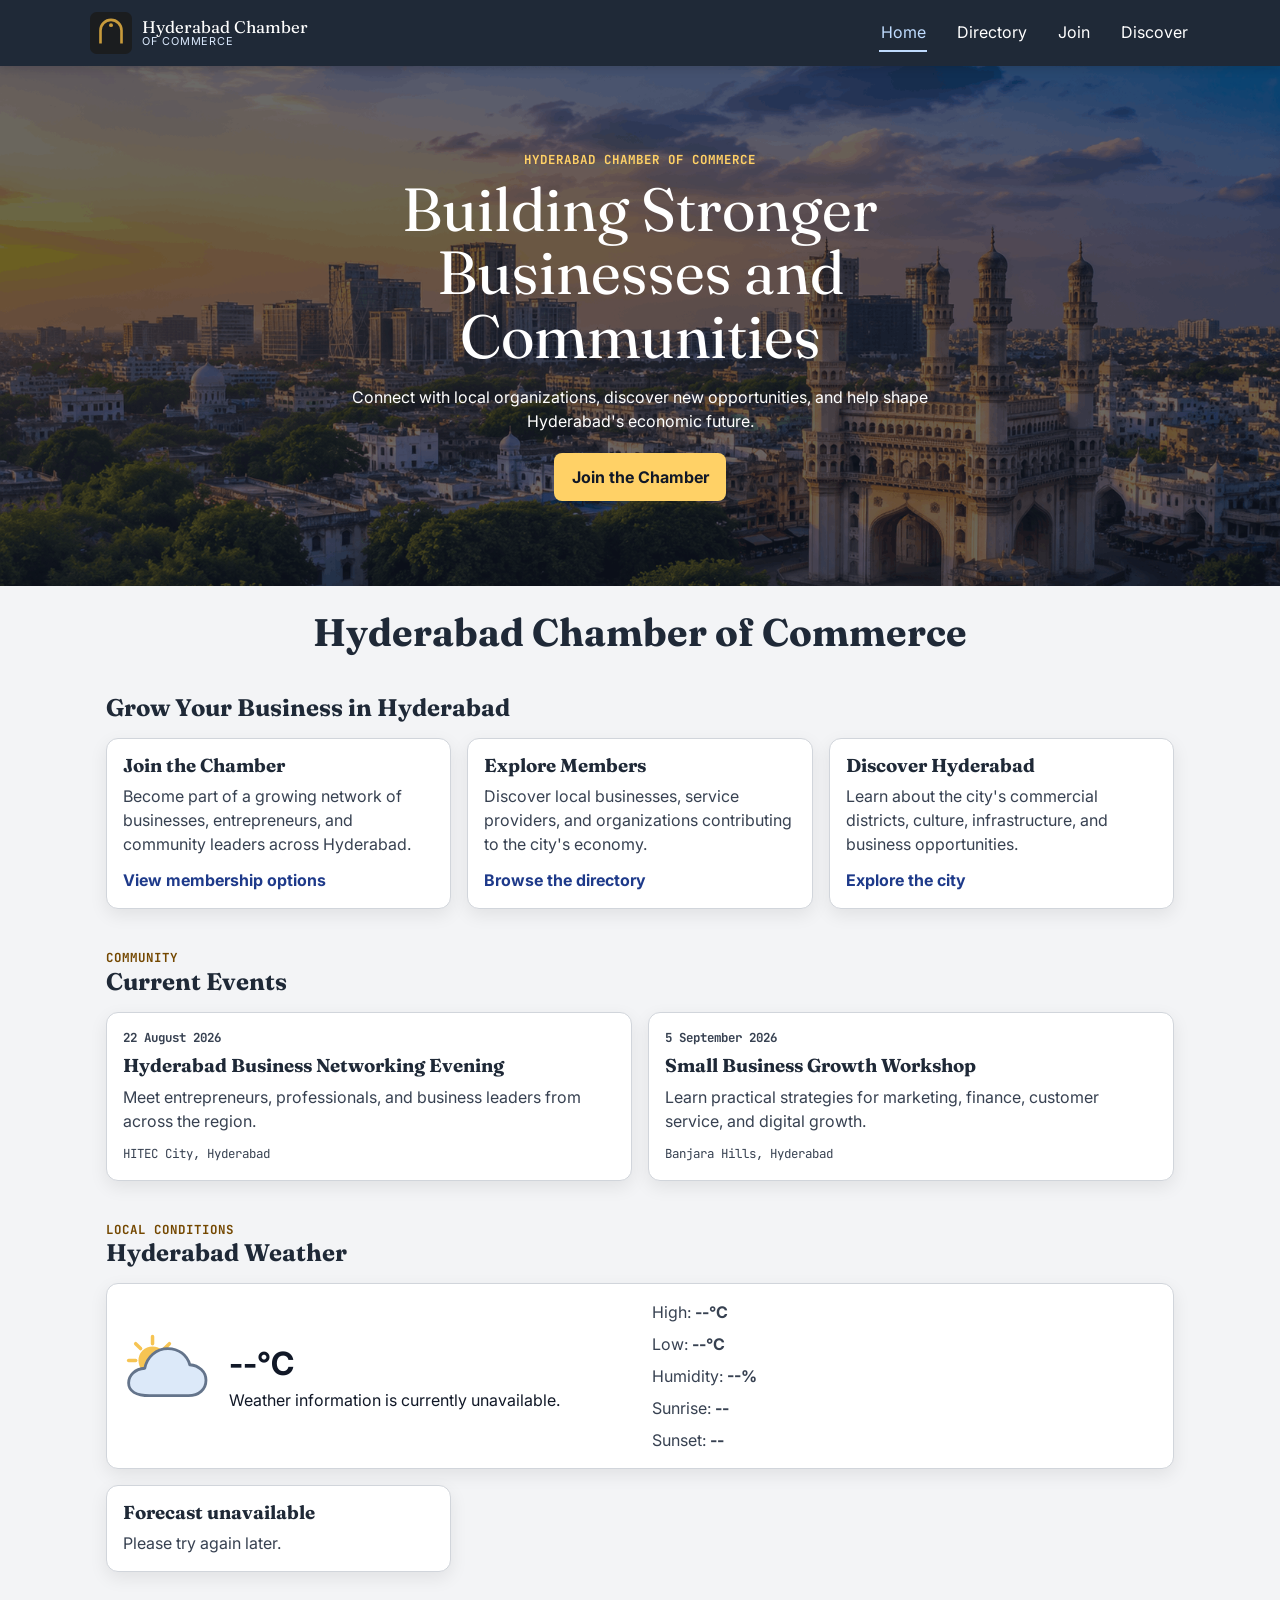
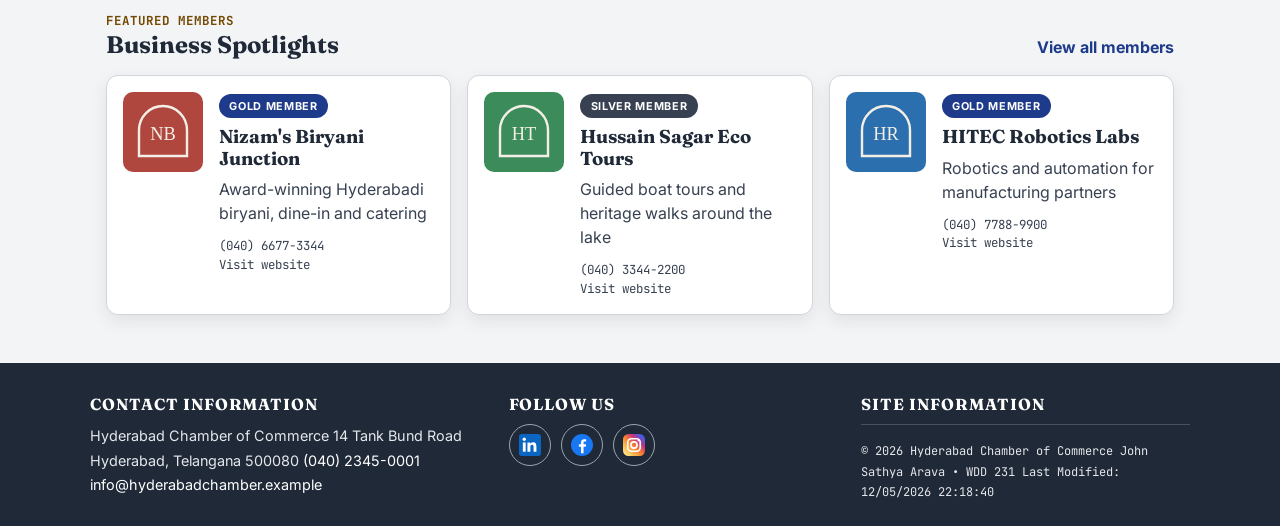
==== commit 4edebd47: "fixed a error" ====
--- a/chamber/index.html
+++ b/chamber/index.html
@@ -18,7 +18,7 @@
     <link href="images/favicon.svg" rel="icon" type="image/svg+xml">
 
     <link href="https://fonts.googleapis.com" rel="preconnect">
-    <link crossorigin="" href="https://fonts.gstatic.com" rel="preconnect">
+    <link href="https://fonts.gstatic.com" rel="preconnect">
     <link href="https://fonts.googleapis.com/css2?family=Fraunces:opsz,wght@9..144,500;9..144,700&amp;family=Inter:wght@400;500;600;700&amp;family=JetBrains+Mono:wght@400;500&amp;display=swap" rel="stylesheet">
 
     <link href="styles/small.css" rel="stylesheet">
--- a/chamber/styles/small.css
+++ b/chamber/styles/small.css
@@ -7,7 +7,6 @@
   --primary: #1f2937;
   --secondary: #374151;
   --accent: #1e3a8a;
-  --gold: #c89b3c;
   --background: #f3f4f6;
   --surface: #ffffff;
   --text: #111827;
@@ -277,25 +276,52 @@
   font-size: 2rem;
 }
 
+.directory-heading {
+  width: 100%;
+  max-width: 760px;
+  margin: 0 auto 1.25rem;
+  text-align: center;
+}
+
+.directory-heading h1 {
+  margin: 0 0 0.5rem;
+  font-size: 2rem;
+  text-align: center;
+}
+
+.directory-heading p {
+  max-width: 62ch;
+  margin: 0 auto;
+  color: var(--text-light);
+  line-height: 1.7;
+  text-align: center;
+}
+
 /* Directory controls */
 
 .directory-controls {
   display: flex;
-  flex-wrap: wrap;
   align-items: center;
   justify-content: space-between;
-  gap: 0.75rem;
+  gap: 1rem;
+  width: 100%;
   margin-bottom: 1.25rem;
 }
 
 .directory-controls__count {
+  margin: 0;
+  margin-right: auto;
   color: var(--text-light);
   font-family: var(--font-mono);
   font-size: 0.84rem;
+  text-align: left;
 }
 
 .view-toggle {
   display: inline-flex;
+  flex-shrink: 0;
+  width: 170px;
+  margin-left: auto;
   overflow: hidden;
   border: 1px solid var(--border);
   border-radius: 8px;
@@ -303,7 +329,8 @@
 }
 
 .view-toggle button {
-  min-width: 74px;
+  flex: 1;
+  min-width: 0;
   padding: 0.55rem 0.9rem;
   background: transparent;
   color: var(--text-light);
@@ -320,13 +347,29 @@
   color: var(--surface);
 }
 
+@media (max-width: 420px) {
+  .directory-controls {
+    flex-direction: column;
+    align-items: stretch;
+  }
+
+  .directory-controls__count {
+    margin-right: 0;
+    text-align: center;
+  }
+
+  .view-toggle {
+    width: 100%;
+    margin-left: 0;
+  }
+}
+
 /* Member directory */
 
 #member-list {
   display: grid;
   grid-template-columns: 1fr;
   gap: 1rem;
-  min-height: 900px;
 }
 
 .member-card {
@@ -424,9 +467,21 @@
 
 /* List view */
 
+#member-list.view-list {
+  gap: 0.8rem;
+}
+
 #member-list.view-list .member-card {
-  flex-direction: row;
-  align-items: center;
+  display: block;
+  overflow: visible;
+  border-radius: 10px;
+  box-shadow: 0 3px 10px rgb(0 0 0 / 7%);
+  transform: none;
+}
+
+#member-list.view-list .member-card:hover {
+  transform: none;
+  box-shadow: 0 5px 14px rgb(0 0 0 / 9%);
 }
 
 #member-list.view-list .member-card__image-wrap {
@@ -434,14 +489,43 @@
 }
 
 #member-list.view-list .member-card__body {
-  align-items: flex-start;
+  display: grid;
+  grid-template-columns: 1fr;
+  gap: 0.3rem;
   width: 100%;
-  padding: 1rem 1.1rem;
+  padding: 0.9rem 1rem;
   text-align: left;
 }
 
 #member-list.view-list .badge {
-  align-self: flex-start;
+  justify-self: start;
+  align-self: start;
+  min-width: 66px;
+  padding: 0.22rem 0.55rem;
+  text-align: center;
+}
+
+#member-list.view-list .member-card__name {
+  margin: 0;
+  font-size: 1.08rem;
+}
+
+#member-list.view-list .member-card__tagline {
+  margin: 0;
+  font-size: 0.84rem;
+}
+
+#member-list.view-list .member-card__meta {
+  margin: 0.1rem 0 0;
+  font-size: 0.73rem;
+  line-height: 1.55;
+}
+
+#member-list.view-list .member-card__link {
+  justify-self: start;
+  margin-top: 0.25rem;
+  font-size: 0.86rem;
+  white-space: nowrap;
 }
 
 .loading {
@@ -483,12 +567,19 @@
 
 .home-hero__eyebrow,
 .section-heading__label {
-  color: var(--gold);
   font-family: var(--font-mono);
   font-size: 0.78rem;
   font-weight: 700;
   letter-spacing: 0.08em;
   text-transform: uppercase;
+}
+
+.home-hero__eyebrow {
+  color: #ffd166;
+}
+
+.section-heading__label {
+  color: #744800;
 }
 
 .home-hero__heading {
@@ -517,8 +608,14 @@
 }
 
 .button--primary {
-  background: var(--gold);
-  color: var(--primary);
+  background: #ffd166;
+  color: #111827;
+}
+
+.button--primary:hover,
+.button--primary:focus {
+  background: #ffe29a;
+  color: #111827;
 }
 
 .button:hover,
@@ -753,3 +850,750 @@
     animation: none;
   }
 }
+
+/* =========================================================
+   JOIN PAGE
+========================================================= */
+
+.join-layout{
+    display:grid;
+    gap:2rem;
+}
+
+.join-form-section,
+.membership-section{
+    background:var(--surface);
+    border:1px solid var(--border);
+    border-radius:var(--radius);
+    box-shadow:var(--shadow);
+    padding:1.5rem;
+}
+
+.join-intro{
+    margin-bottom:1.5rem;
+    color:var(--text-light);
+}
+
+.join-form{
+    display:grid;
+    gap:1rem;
+}
+
+.join-form label{
+    display:flex;
+    flex-direction:column;
+    gap:.45rem;
+    font-weight:600;
+}
+
+.join-form input,
+.join-form select,
+.join-form textarea{
+    width:100%;
+    padding:.75rem;
+    border:1px solid var(--border);
+    border-radius:8px;
+    background:var(--surface);
+    color:var(--text);
+}
+
+.join-form textarea{
+    resize:vertical;
+    min-height:140px;
+}
+
+.join-form input:focus,
+.join-form select:focus,
+.join-form textarea:focus{
+    outline:none;
+    border-color:var(--accent);
+    box-shadow:0 0 0 3px rgb(30 58 138 / 15%);
+}
+
+.form-help{
+    font-size:.8rem;
+    color:var(--text-light);
+}
+
+.membership-section h2{
+    margin-bottom:1rem;
+}
+
+.membership-cards{
+    display:grid;
+    gap:1rem;
+}
+
+.membership-card{
+    display:flex;
+    flex-direction:column;
+    gap:.75rem;
+    padding:1.25rem;
+    border:1px solid var(--border);
+    border-radius:var(--radius);
+    background:var(--background);
+    transition:.25s;
+}
+
+.membership-card:hover{
+    transform:translateY(-4px);
+    box-shadow:var(--shadow);
+}
+
+.membership-card--featured{
+    border:2px solid var(--gold);
+}
+
+.membership-card__label{
+    align-self:flex-start;
+    padding:.3rem .8rem;
+    border-radius:999px;
+    background:var(--gold);
+    color:var(--primary);
+    font-size:.75rem;
+    font-weight:700;
+    letter-spacing:.05em;
+    text-transform:uppercase;
+}
+
+.membership-details{
+    align-self:flex-start;
+    padding:.7rem 1rem;
+    border-radius:8px;
+    background:var(--accent);
+    color:var(--surface);
+    font-weight:600;
+}
+
+.membership-details:hover{
+    background:var(--primary);
+}
+
+/* ---------- Dialog ---------- */
+
+.membership-modal{
+    width:min(90%,520px);
+    border:none;
+    border-radius:var(--radius);
+    padding:0;
+    box-shadow:0 20px 40px rgb(0 0 0 / 25%);
+}
+
+.membership-modal::backdrop{
+    background:rgb(0 0 0 / 45%);
+}
+
+.membership-modal__content{
+    padding:2rem;
+}
+
+.membership-modal h2{
+    margin-bottom:1rem;
+}
+
+.membership-modal ul{
+    margin-top:1rem;
+    padding-left:1.2rem;
+    list-style:disc;
+}
+
+.membership-modal li{
+    margin-bottom:.5rem;
+}
+
+.modal-close{
+    float:right;
+    font-size:1.4rem;
+    background:none;
+    color:var(--text);
+}
+
+/* =========================================================
+   DISCOVER PAGE
+========================================================= */
+
+.discover-layout {
+  display: grid;
+  gap: 2rem;
+}
+
+.visit-message {
+  padding: 1.5rem;
+  border: 1px solid var(--border);
+  border-radius: var(--radius);
+  background: var(--surface);
+  box-shadow: var(--shadow);
+}
+
+.visit-message h2 {
+  margin-bottom: .75rem;
+}
+
+#visit-message {
+  color: var(--text-light);
+  line-height: 1.7;
+}
+
+.discover-section {
+  min-width: 0;
+}
+
+.discover-section h2 {
+  margin-bottom: 1.25rem;
+}
+
+.discover-grid {
+  display: grid;
+  gap: 1.5rem;
+}
+
+.discover-card {
+  display: flex;
+  flex-direction: column;
+  gap: 1rem;
+  min-width: 0;
+  height: 100%;
+  padding: 1rem;
+  border: 1px solid var(--border);
+  border-radius: var(--radius);
+  background: var(--surface);
+  box-shadow: var(--shadow);
+  transition: transform .25s ease, box-shadow .25s ease;
+}
+
+.discover-card:hover {
+  transform: translateY(-4px);
+  box-shadow: 0 12px 28px rgb(0 0 0 / 12%);
+}
+
+.discover-card figure {
+  margin: 0;
+  overflow: hidden;
+  border-radius: var(--radius);
+}
+
+.discover-card img {
+  width: 100%;
+  aspect-ratio: 16 / 9;
+  object-fit: cover;
+}
+
+.discover-card address {
+  color: var(--accent);
+  font-style: normal;
+  font-weight: 600;
+}
+
+.discover-card p {
+  color: var(--text-light);
+}
+
+.discover-card__link {
+  display: inline-block;
+  align-self: flex-start;
+  margin-top: auto;
+  color: var(--accent);
+  font-weight: 700;
+}
+
+.discover-card__link:hover {
+  text-decoration: underline;
+}
+
+/* Desktop image hover only */
+
+@media (hover:hover) {
+
+  .discover-card img {
+    transition: transform .35s ease;
+  }
+
+  .discover-card:hover img {
+    transform: scale(1.05);
+  }
+
+}
+
+
+/* =========================================================
+   JOIN / THANK-YOU ENHANCEMENTS
+========================================================= */
+
+.membership-card {
+  opacity: 0;
+  animation: membership-card-entry 0.65s ease-out forwards;
+}
+
+.membership-card:nth-child(2) { animation-delay: 0.12s; }
+.membership-card:nth-child(3) { animation-delay: 0.24s; }
+.membership-card:nth-child(4) { animation-delay: 0.36s; }
+
+.membership-details,
+.modal-close,
+.join-form .button {
+  transition: transform 0.2s ease, background-color 0.2s ease, box-shadow 0.2s ease;
+}
+
+.membership-details:hover,
+.membership-details:focus-visible,
+.join-form .button:hover,
+.join-form .button:focus-visible {
+  transform: translateY(-2px);
+}
+
+.membership-modal[open] {
+  animation: modal-entry 0.25s ease-out;
+}
+
+@keyframes membership-card-entry {
+  from {
+    opacity: 0;
+    transform: translateY(24px);
+  }
+  to {
+    opacity: 1;
+    transform: translateY(0);
+  }
+}
+
+@keyframes modal-entry {
+  from {
+    opacity: 0;
+    transform: scale(0.96);
+  }
+  to {
+    opacity: 1;
+    transform: scale(1);
+  }
+}
+
+.thankyou-card {
+  max-width: 760px;
+  margin-inline: auto;
+  padding: 1.5rem;
+  border: 1px solid var(--border);
+  border-radius: var(--radius);
+  background: var(--surface);
+  box-shadow: var(--shadow);
+}
+
+.thankyou-card > p {
+  margin-bottom: 1.5rem;
+  color: var(--text-light);
+}
+
+.application-details {
+  display: grid;
+  grid-template-columns: minmax(130px, 0.45fr) minmax(0, 1fr);
+  margin: 0 0 1.5rem;
+  border-top: 1px solid var(--border);
+}
+
+.application-details dt,
+.application-details dd {
+  margin: 0;
+  padding: 0.8rem;
+  border-bottom: 1px solid var(--border);
+}
+
+.application-details dt {
+  font-weight: 700;
+  background: var(--background);
+}
+
+.application-details dd {
+  overflow-wrap: anywhere;
+}
+
+@media (max-width: 520px) {
+  .application-details {
+    grid-template-columns: 1fr;
+  }
+
+  .application-details dt {
+    border-bottom: 0;
+    padding-bottom: 0.25rem;
+  }
+
+  .application-details dd {
+    padding-top: 0.25rem;
+  }
+}
+/* =========================================================
+   THANK-YOU PAGE REDESIGN
+========================================================= */
+
+.thankyou-main {
+  display: grid;
+  place-items: center;
+  min-height: 560px;
+  padding-block: 2.5rem 4rem;
+}
+
+.thankyou-card {
+  width: min(100%, 780px);
+  margin-inline: auto;
+  padding: 0;
+  overflow: hidden;
+  border: 1px solid var(--border);
+  border-radius: 18px;
+  background: var(--surface);
+  box-shadow: 0 18px 48px rgb(15 23 42 / 14%);
+  animation: thankyou-entry .55s ease-out both;
+}
+
+.thankyou-card__header {
+  padding: 2rem 1.25rem 1.75rem;
+  text-align: center;
+  background: linear-gradient(180deg, #fffaf0 0%, #ffffff 100%);
+  border-bottom: 1px solid var(--border);
+}
+
+.thankyou-check {
+  display: grid;
+  place-items: center;
+  width: 64px;
+  height: 64px;
+  margin: 0 auto 1rem;
+  border-radius: 50%;
+  background: #166534;
+  color: #fff;
+  font-size: 2rem;
+  font-weight: 800;
+  box-shadow: 0 8px 20px rgb(22 101 52 / 22%);
+}
+
+.thankyou-eyebrow {
+  margin-bottom: .45rem;
+  color: #8a5a00;
+  font-size: .78rem;
+  font-weight: 800;
+  letter-spacing: .12em;
+  text-transform: uppercase;
+}
+
+.thankyou-card__header h1 {
+  margin: 0 0 .75rem;
+  color: var(--primary);
+  font-size: clamp(1.8rem, 6vw, 2.65rem);
+  line-height: 1.15;
+}
+
+.thankyou-card__header > p:last-child {
+  max-width: 58ch;
+  margin: 0 auto;
+  color: var(--text-light);
+  line-height: 1.65;
+}
+
+.thankyou-summary {
+  padding: 1.5rem 1.25rem .5rem;
+}
+
+.thankyou-summary h2 {
+  margin: 0 0 1rem;
+  color: var(--primary);
+  font-size: 1.25rem;
+  text-align: center;
+}
+
+.application-details {
+  display: grid;
+  grid-template-columns: minmax(145px, .42fr) minmax(0, 1fr);
+  margin: 0;
+  overflow: hidden;
+  border: 1px solid var(--border);
+  border-radius: 12px;
+  background: var(--surface);
+}
+
+.application-details dt,
+.application-details dd {
+  margin: 0;
+  padding: .9rem 1rem;
+  border-bottom: 1px solid var(--border);
+}
+
+.application-details dt:nth-last-of-type(1),
+.application-details dd:last-child {
+  border-bottom: 0;
+}
+
+.application-details dt {
+  background: #f1f5f9;
+  color: var(--primary);
+  font-weight: 700;
+}
+
+.application-details dd {
+  color: var(--text);
+  font-weight: 500;
+  overflow-wrap: anywhere;
+}
+
+.thankyou-actions {
+  display: flex;
+  flex-wrap: wrap;
+  justify-content: center;
+  gap: .75rem;
+  padding: 1.25rem 1.25rem 2rem;
+}
+
+.thankyou-actions .button {
+  min-width: 150px;
+  justify-content: center;
+  text-align: center;
+  transition: transform .2s ease, box-shadow .2s ease, background-color .2s ease;
+}
+
+.thankyou-actions .button:hover,
+.thankyou-actions .button:focus-visible {
+  transform: translateY(-2px);
+  box-shadow: 0 8px 18px rgb(15 23 42 / 14%);
+}
+
+.button--secondary {
+  border: 1px solid var(--primary);
+  background: transparent;
+  color: var(--primary);
+}
+
+.button--secondary:hover,
+.button--secondary:focus-visible {
+  background: var(--primary);
+  color: var(--surface);
+}
+
+@keyframes thankyou-entry {
+  from { opacity: 0; transform: translateY(18px); }
+  to { opacity: 1; transform: translateY(0); }
+}
+
+@media (max-width: 560px) {
+  .thankyou-main {
+    min-height: 0;
+    padding-block: 1.5rem 2.5rem;
+  }
+
+  .thankyou-card__header {
+    padding-inline: 1rem;
+  }
+
+  .thankyou-summary {
+    padding-inline: 1rem;
+  }
+
+  .application-details {
+    grid-template-columns: 1fr;
+  }
+
+  .application-details dt,
+  .application-details dd {
+    border-bottom: 0;
+  }
+
+  .application-details dt {
+    padding-bottom: .25rem;
+  }
+
+  .application-details dd {
+    padding-top: .15rem;
+    padding-bottom: .85rem;
+    border-bottom: 1px solid var(--border);
+  }
+
+  .application-details dd:last-child {
+    border-bottom: 0;
+  }
+
+  .thankyou-actions {
+    display: grid;
+  }
+
+  .thankyou-actions .button {
+    width: 100%;
+  }
+}
+
+@media (prefers-reduced-motion: reduce) {
+  .thankyou-card { animation: none; }
+  .thankyou-actions .button { transition: none; }
+}
+
+/* =========================================================
+   DISCOVER PAGE — POLISHED LAYOUT
+========================================================= */
+
+body:has(.discover-layout) main {
+  max-width: 1240px;
+  padding-top: 2rem;
+}
+
+body:has(.discover-layout) main > h1 {
+  margin-bottom: .55rem;
+  font-size: clamp(2rem, 5vw, 2.75rem);
+}
+
+.discover-layout {
+  display: grid;
+  gap: 1.75rem;
+}
+
+.visit-message {
+  position: relative;
+  display: grid;
+  grid-template-columns: auto 1fr;
+  align-items: center;
+  gap: .85rem 1.2rem;
+  padding: 1.1rem 1.25rem;
+  overflow: hidden;
+  border: 1px solid #cbd5e1;
+  border-left: 6px solid #c89b3c;
+  border-radius: 14px;
+  background: linear-gradient(135deg, #ffffff 0%, #f8fafc 100%);
+  box-shadow: 0 8px 24px rgb(15 23 42 / 8%);
+}
+
+.visit-message::before {
+  content: "↻";
+  display: grid;
+  place-items: center;
+  width: 2.65rem;
+  height: 2.65rem;
+  grid-row: 1 / 3;
+  border-radius: 50%;
+  background: #1f2937;
+  color: #f4c95d;
+  font-size: 1.25rem;
+  font-weight: 800;
+}
+
+.visit-message h2 {
+  margin: 0;
+  font-size: 1.15rem;
+}
+
+#visit-message {
+  margin: 0;
+  color: #334155;
+  line-height: 1.5;
+}
+
+.discover-section > h2 {
+  margin: 0 0 1.25rem;
+  text-align: center;
+  font-size: clamp(1.35rem, 3vw, 1.8rem);
+}
+
+.discover-grid {
+  display: grid;
+  grid-template-columns: 1fr;
+  gap: 1.4rem;
+}
+
+.discover-card {
+  display: grid;
+  grid-template-rows: auto auto auto 1fr auto;
+  gap: .85rem;
+  min-width: 0;
+  padding: .85rem;
+  overflow: hidden;
+  border: 1px solid #d7dee8;
+  border-radius: 16px;
+  background: #fff;
+  box-shadow: 0 8px 24px rgb(15 23 42 / 7%);
+  transition: transform .25s ease, box-shadow .25s ease, border-color .25s ease;
+}
+
+.discover-card:hover {
+  transform: translateY(-5px);
+  border-color: #b8c4d4;
+  box-shadow: 0 16px 34px rgb(15 23 42 / 13%);
+}
+
+.discover-card h3 {
+  padding: .2rem .15rem 0;
+  font-size: 1.28rem;
+}
+
+.discover-card figure {
+  margin: 0;
+  overflow: hidden;
+  border-radius: 12px;
+  background: #e2e8f0;
+}
+
+.discover-card img {
+  width: 100%;
+  aspect-ratio: 16 / 10;
+  object-fit: cover;
+}
+
+.discover-card address {
+  display: flex;
+  gap: .45rem;
+  padding-inline: .15rem;
+  color: #173f91;
+  font-style: normal;
+  font-size: .9rem;
+  font-weight: 700;
+  line-height: 1.45;
+}
+
+.discover-card address::before {
+  content: "●";
+  flex: 0 0 auto;
+  color: #c07c00;
+  font-size: .72rem;
+  transform: translateY(.18rem);
+}
+
+.discover-card p {
+  padding-inline: .15rem;
+  color: #334155;
+  line-height: 1.65;
+}
+
+.discover-card__link {
+  display: inline-flex;
+  align-items: center;
+  justify-content: center;
+  justify-self: start;
+  min-height: 42px;
+  margin-top: .2rem;
+  padding: .65rem 1rem;
+  border-radius: 9px;
+  background: #1f2937;
+  color: #fff;
+  font-size: .9rem;
+  font-weight: 700;
+  transition: background-color .2s ease, transform .2s ease;
+}
+
+.discover-card__link::after {
+  content: " →";
+  margin-left: .35rem;
+}
+
+.discover-card__link:hover,
+.discover-card__link:focus-visible {
+  background: #173f91;
+  text-decoration: none;
+  transform: translateX(2px);
+}
+
+@media (prefers-reduced-motion: reduce) {
+  .discover-card,
+  .discover-card img,
+  .discover-card__link {
+    transition: none;
+  }
+}
+
+.discover-intro {
+  max-width: 720px;
+  margin: 0 auto 1.75rem;
+  color: #1f2937;
+  line-height: 1.7;
+  text-align: center;
+}
--- a/chamber/styles/larger.css
+++ b/chamber/styles/larger.css
@@ -31,17 +31,77 @@
     border-bottom-color: var(--gold);
   }
 
-  main > h1 {
+  main > h1,
+  .directory-heading h1 {
     font-size: 2.4rem;
   }
 
+  .directory-controls {
+    display: flex;
+    flex-direction: row;
+    align-items: center;
+    justify-content: space-between;
+  }
+
+  .directory-controls__count {
+    margin-right: auto;
+    text-align: left;
+  }
+
+  .view-toggle {
+    width: 170px;
+    margin-left: auto;
+  }
+
+  .view-toggle button {
+    flex: 1;
+  }
+
   #member-list {
     grid-template-columns: repeat(2, minmax(0, 1fr));
-    min-height: 650px;
   }
 
   #member-list.view-list {
     grid-template-columns: 1fr;
+  }
+
+  /* Compact three-column directory list */
+  #member-list.view-list .member-card__body {
+    grid-template-columns: 78px minmax(0, 1fr) auto;
+    grid-template-areas:
+      "badge name link"
+      "badge tagline link"
+      "badge meta link";
+    column-gap: 1.2rem;
+    row-gap: 0.2rem;
+    align-items: center;
+    padding: 1rem 1.25rem;
+  }
+
+  #member-list.view-list .badge {
+    grid-area: badge;
+    justify-self: start;
+    align-self: center;
+  }
+
+  #member-list.view-list .member-card__name {
+    grid-area: name;
+  }
+
+  #member-list.view-list .member-card__tagline {
+    grid-area: tagline;
+  }
+
+  #member-list.view-list .member-card__meta {
+    grid-area: meta;
+  }
+
+  #member-list.view-list .member-card__link {
+    grid-area: link;
+    justify-self: end;
+    align-self: center;
+    margin: 0;
+    padding-left: 1rem;
   }
 
   .home-actions__grid,
@@ -78,7 +138,6 @@
 
   #member-list {
     grid-template-columns: repeat(3, minmax(0, 1fr));
-    min-height: 500px;
   }
 
   .home-hero,
@@ -95,3 +154,104 @@
     grid-template-columns: repeat(3, minmax(0, 1fr));
   }
 }
+
+/* =========================================================
+   JOIN PAGE
+========================================================= */
+
+@media (min-width:900px){
+
+    .join-layout{
+        grid-template-columns:2fr 1fr;
+        align-items:start;
+        gap:2rem;
+    }
+
+    .join-form{
+        grid-template-columns:1fr 1fr;
+        gap:1.2rem;
+    }
+
+    .join-form textarea,
+    .join-form button,
+    .join-form input[type="hidden"]{
+        grid-column:1 / -1;
+    }
+
+    .membership-cards{
+        position:sticky;
+        top:6rem;
+    }
+
+}
+
+/* =========================================================
+   DISCOVER PAGE
+========================================================= */
+
+@media (min-width:640px){
+
+  .discover-grid{
+    grid-template-columns:repeat(2,minmax(0,1fr));
+  }
+
+}
+
+@media (min-width:900px){
+
+  .discover-layout{
+    grid-template-columns:minmax(220px,260px) minmax(0,1fr);
+    align-items:start;
+    gap:2rem;
+  }
+
+  .visit-message{
+    position:sticky;
+    top:6rem;
+  }
+
+  .discover-grid{
+    grid-template-columns:repeat(2,minmax(0,1fr));
+  }
+
+}
+/* =========================================================
+   DISCOVER PAGE — POLISHED RESPONSIVE GRID
+========================================================= */
+
+@media (min-width: 640px) {
+  .discover-grid {
+    grid-template-columns: repeat(2, minmax(0, 1fr));
+  }
+
+  .visit-message {
+    grid-template-columns: auto auto 1fr;
+  }
+
+  .visit-message::before {
+    grid-row: auto;
+  }
+
+  .visit-message h2 {
+    white-space: nowrap;
+  }
+}
+
+@media (min-width: 980px) {
+  .discover-layout {
+    grid-template-columns: 1fr;
+    gap: 2rem;
+  }
+
+  .visit-message {
+    position: static;
+    max-width: 900px;
+    width: 100%;
+    margin-inline: auto;
+  }
+
+  .discover-grid {
+    grid-template-columns: repeat(3, minmax(0, 1fr));
+    gap: 1.6rem;
+  }
+}
